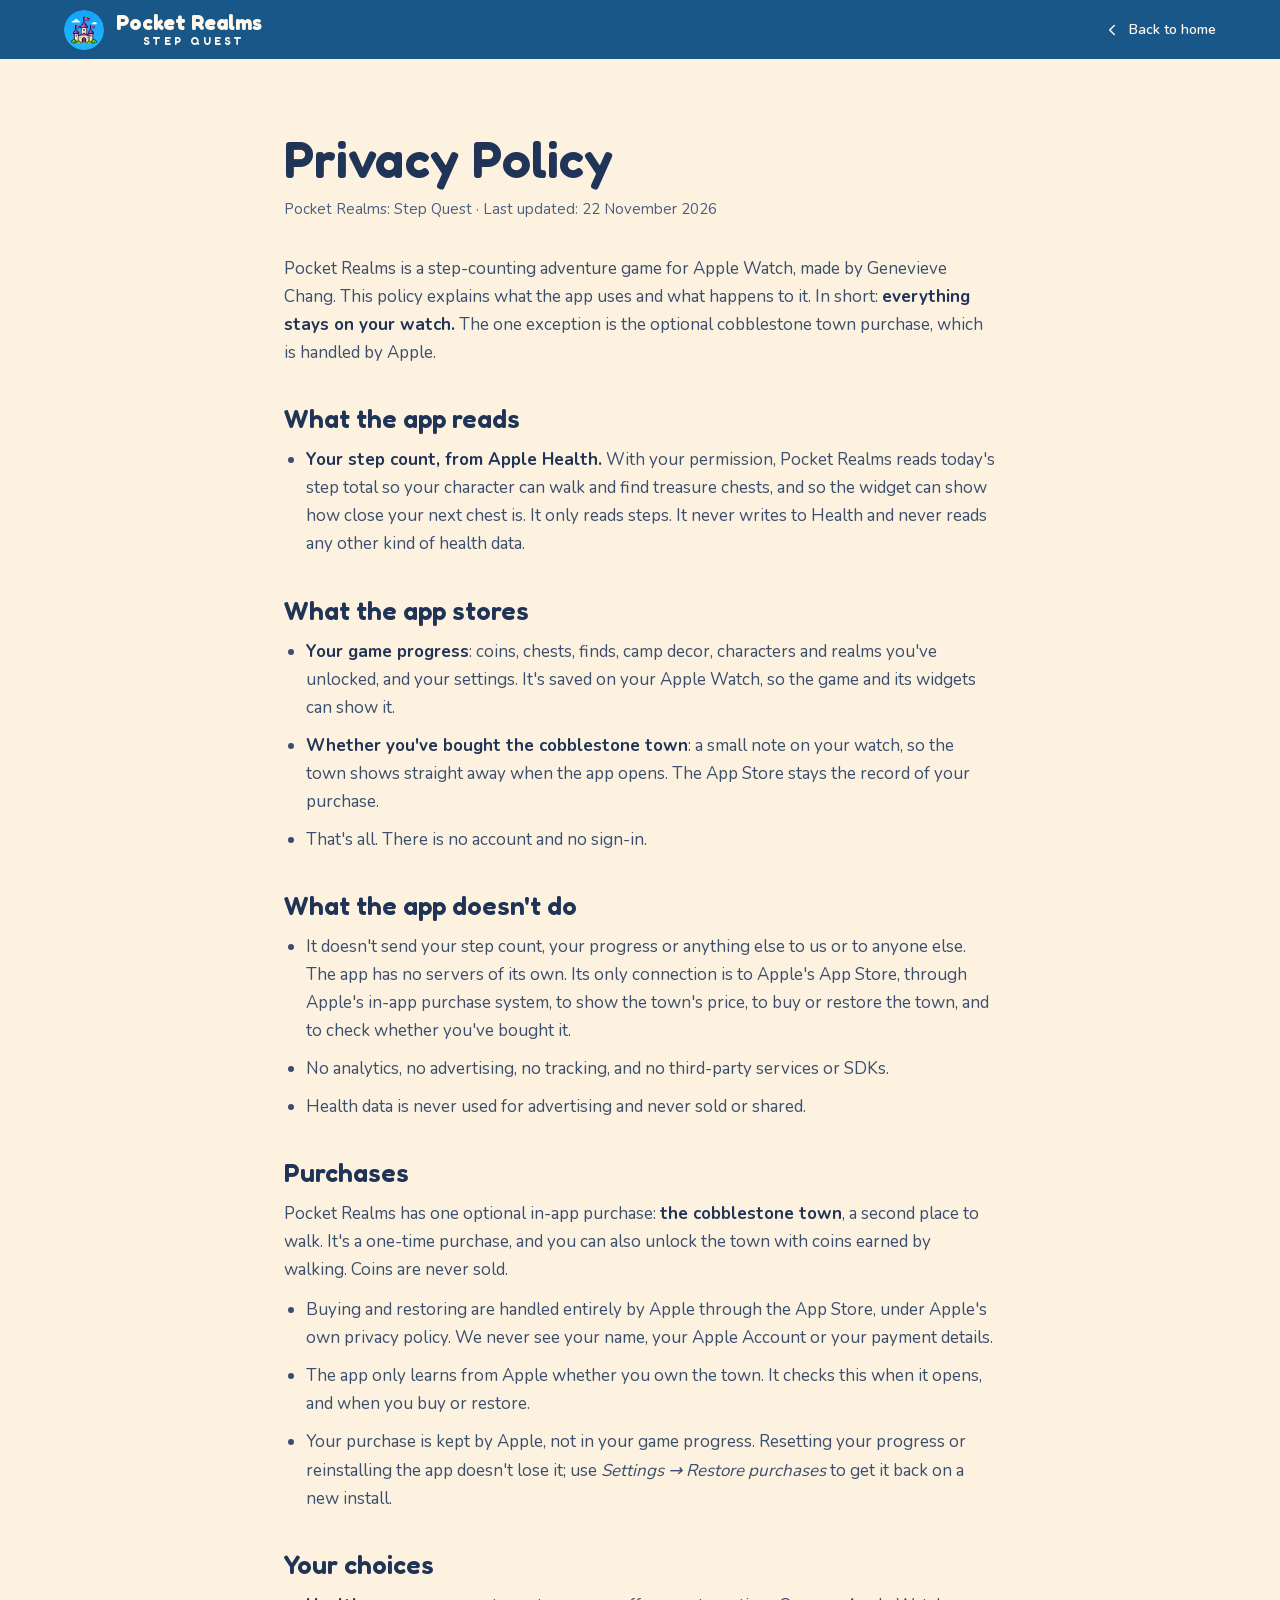
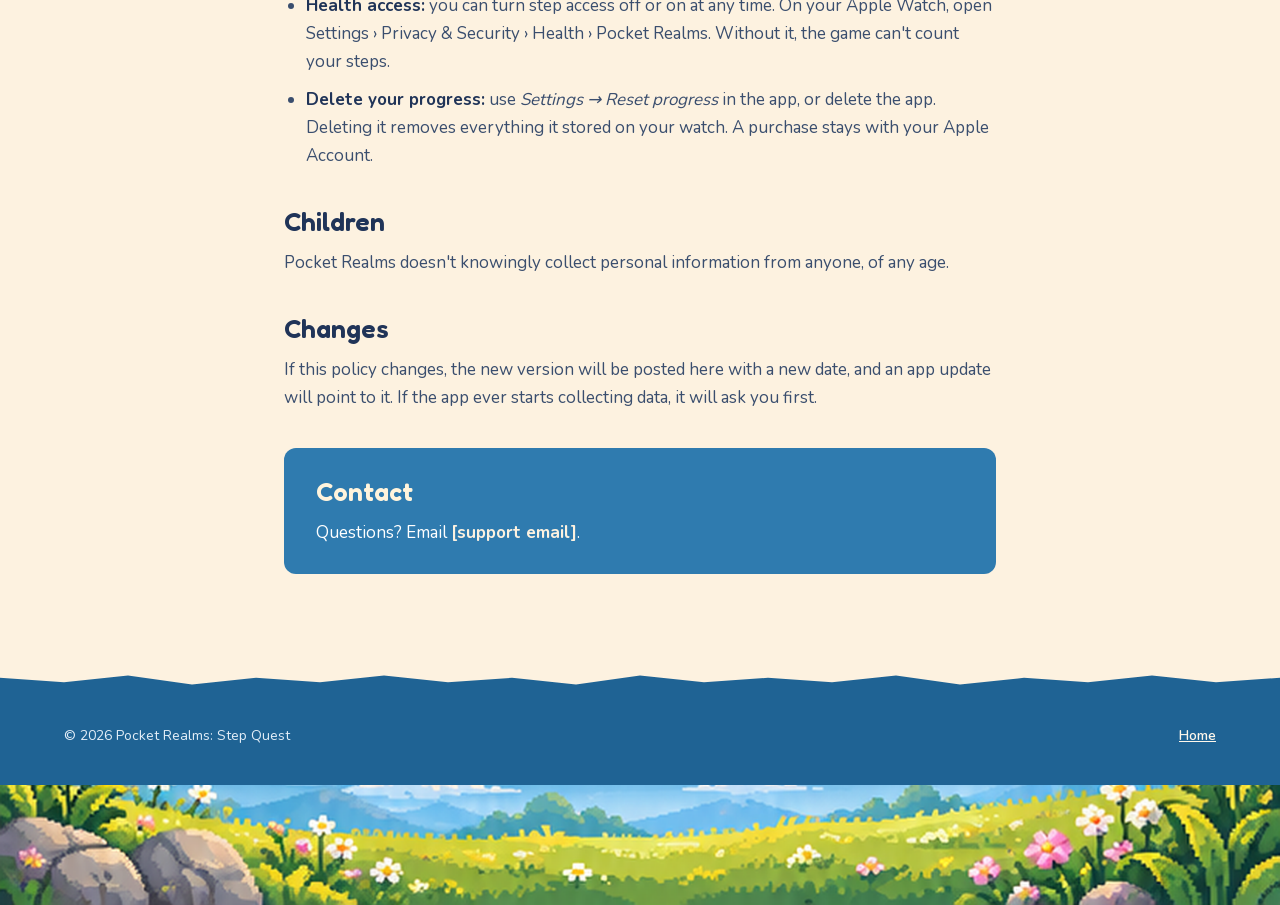
==== privacy/index.html @ 72914210 "Launch site: home and privacy policy Built by website/build.py from the Launch Website design.  Co-A" ====
<!doctype html>
<html lang="en">
<head>
<meta charset="utf-8">
<meta name="viewport" content="width=device-width, initial-scale=1">
<title>Privacy Policy · Pocket Realms: Step Quest</title>
<meta name="description" content="What Pocket Realms reads, stores and never does with your data.">
<meta name="theme-color" content="#1A5789">
<link rel="icon" href="../images/favicon.png">
<link rel="preload" href="../fonts/fredoka-latin.woff2" as="font" type="font/woff2" crossorigin>
<link rel="preload" href="../fonts/nunito-latin.woff2" as="font" type="font/woff2" crossorigin>
<link rel="stylesheet" href="../style.css">
</head>
<body>
<header class="site-header">
<nav aria-label="Main" class="wrap nav">
<a class="brand" href="../index.html">
<img src="../images/icon.png" alt="" width="40" height="40">
<span class="brand-text"><span class="brand-name">Pocket Realms</span><span class="brand-sub">STEP QUEST</span></span>
</a>
<a class="back" href="../index.html"><svg width="18" height="18" viewBox="0 0 24 24" aria-hidden="true" class="back-icon"><path d="M15 18l-6-6 6-6"/></svg>Back to home</a>
</nav>
</header>
<main class="policy">
<div class="policy-title">
<h1>Privacy Policy</h1>
<p class="meta">Pocket Realms: Step Quest · Last updated: 22 November 2026</p>
</div>
<p>Pocket Realms is a step-counting adventure game for Apple Watch, made by Genevieve Chang. This policy explains what the app uses and what happens to it. In short: <strong>everything stays on your watch.</strong> The one exception is the optional cobblestone town purchase, which is handled by Apple.</p>

<section>
<h2>What the app reads</h2>
<ul><li><strong>Your step count, from Apple Health.</strong> With your permission, Pocket Realms reads today's step total so your character can walk and find treasure chests, and so the widget can show how close your next chest is. It only reads steps. It never writes to Health and never reads any other kind of health data.</li></ul>
</section>
<section>
<h2>What the app stores</h2>
<ul><li><strong>Your game progress</strong>: coins, chests, finds, camp decor, characters and realms you've unlocked, and your settings. It's saved on your Apple Watch, so the game and its widgets can show it.</li><li><strong>Whether you've bought the cobblestone town</strong>: a small note on your watch, so the town shows straight away when the app opens. The App Store stays the record of your purchase.</li><li>That's all. There is no account and no sign-in.</li></ul>
</section>
<section>
<h2>What the app doesn't do</h2>
<ul><li>It doesn't send your step count, your progress or anything else to us or to anyone else. The app has no servers of its own. Its only connection is to Apple's App Store, through Apple's in-app purchase system, to show the town's price, to buy or restore the town, and to check whether you've bought it.</li><li>No analytics, no advertising, no tracking, and no third-party services or SDKs.</li><li>Health data is never used for advertising and never sold or shared.</li></ul>
</section>
<section>
<h2>Purchases</h2>
<p>Pocket Realms has one optional in-app purchase: <strong>the cobblestone town</strong>, a second place to walk. It's a one-time purchase, and you can also unlock the town with coins earned by walking. Coins are never sold.</p>
<ul><li>Buying and restoring are handled entirely by Apple through the App Store, under Apple's own privacy policy. We never see your name, your Apple Account or your payment details.</li><li>The app only learns from Apple whether you own the town. It checks this when it opens, and when you buy or restore.</li><li>Your purchase is kept by Apple, not in your game progress. Resetting your progress or reinstalling the app doesn't lose it; use <em>Settings → Restore purchases</em> to get it back on a new install.</li></ul>
</section>
<section>
<h2>Your choices</h2>
<ul><li><strong>Health access:</strong> you can turn step access off or on at any time. On your Apple Watch, open Settings › Privacy &amp; Security › Health › Pocket Realms. Without it, the game can't count your steps.</li><li><strong>Delete your progress:</strong> use <em>Settings → Reset progress</em> in the app, or delete the app. Deleting it removes everything it stored on your watch. A purchase stays with your Apple Account.</li></ul>
</section>
<section>
<h2>Children</h2>
<p>Pocket Realms doesn't knowingly collect personal information from anyone, of any age.</p>
</section>
<section>
<h2>Changes</h2>
<p>If this policy changes, the new version will be posted here with a new date, and an app update will point to it. If the app ever starts collecting data, it will ask you first.</p>
</section>
<section class="contact">
<h2>Contact</h2>
<p>Questions? Email <span class="placeholder">[support email]</span>.</p>
</section>
</main>
<footer class="site-footer">
<svg class="edge" aria-hidden="true" viewBox="0 0 100 10" preserveAspectRatio="none"><polygon points="0,0 100,0 100,4 95,6 90,3 85,6 80,4 75,7 70,3 65,6 60,4 55,6 50,3 45,7 40,4 35,6 30,3 25,6 20,4 15,7 10,3 5,6 0,4"/></svg>
<div class="wrap foot-legal foot-legal-solo">
<span>© 2026 Pocket Realms: Step Quest</span>
<a href="../index.html">Home</a>
</div>
<img class="footer-art" src="../images/footer_art.png" alt="" width="1654" height="268">
</footer>
</body>
</html>
---- style.css ----
/* Pocket Realms: Step Quest launch site. Copied into public/ by website/build.py.
   Colours and sizes follow the "Launch Website" design canvas. */

@font-face { font-family: "Fredoka"; src: url("fonts/fredoka-latin.woff2") format("woff2");
  font-weight: 300 700; font-style: normal; font-display: swap; }
@font-face { font-family: "Nunito"; src: url("fonts/nunito-latin.woff2") format("woff2");
  font-weight: 200 1000; font-style: normal; font-display: swap; }

:root {
  --cream: #FDF2E0;      /* page */
  --cream-light: #FFF8EC; /* text on the dark blues */
  --cream-head: #FFF4DC; /* headings on the band */
  --ink: #203458;        /* headings */
  --ink-title: #1A3F6E;  /* the features title */
  --body: #3A4E6E;       /* body text */
  --meta: #4A5E7E;
  --navy: #1A5789;       /* header */
  --band: #2F7BAF;
  --footer: #1F6394;
  --footer-text: #E3EEF8;
  --footer-rule: #4A85B3;
  --rule: #E7D2B3;
  --gold: #F2C14E;
  --gold-dark: #E0A040;
  --gold-q: #F2B544;
  --tag: #4F7F24;
  --watch: #C6D4E7;
  --crown: #F99C5A;
  --head: "Fredoka", ui-rounded, system-ui, sans-serif;
  --text: "Nunito", system-ui, sans-serif;
}

* { box-sizing: border-box; }
html { scroll-behavior: smooth; }
@media (prefers-reduced-motion: reduce) { html { scroll-behavior: auto; } }
body { margin: 0; background: var(--cream); color: var(--ink); font-family: var(--text); }
img { max-width: 100%; }
a { color: var(--navy); }
a:hover { color: var(--ink); }
.px { image-rendering: pixelated; }
.sr-only { position: absolute; width: 1px; height: 1px; overflow: hidden; clip: rect(0 0 0 0); white-space: nowrap; }
.wrap { max-width: 1200px; margin: 0 auto; padding-left: 24px; padding-right: 24px; }
h1, h2, h3 { font-family: var(--head); font-weight: 600; margin: 0; }
p { margin: 0; }

/* ---------------------------------------------------------------- header */
.site-header { background: var(--navy); }
.nav { padding-top: 8px; padding-bottom: 8px; display: flex; flex-wrap: wrap; align-items: center;
  justify-content: space-between; gap: 12px 24px; }
.brand { display: flex; align-items: center; gap: 12px; text-decoration: none; color: var(--cream-light); }
.brand img { width: 40px; height: 40px; border-radius: 50%; display: block; }
.brand-text { display: flex; flex-direction: column; line-height: 1; }
.brand-name { font-family: var(--head); font-weight: 700; font-size: 21px; color: var(--cream-light); }
.brand-sub { font-family: var(--head); font-weight: 600; font-size: 11px; letter-spacing: 3px;
  color: var(--cream-light); padding-top: 3px; padding-left: 27px; }
.nav-links { display: flex; flex-wrap: wrap; align-items: center; gap: 4px 28px; font-size: 14px; font-weight: 600; }
.nav-links a, .back { color: var(--cream-light); text-decoration: none; padding: 12px 0; }
.nav-links a:hover, .back:hover { color: var(--cream-light); text-decoration: underline; text-underline-offset: 4px; }
.back { display: inline-flex; align-items: center; gap: 8px; font-size: 14px; font-weight: 600; }
.back-icon { fill: none; stroke: currentColor; stroke-width: 2; stroke-linecap: round; stroke-linejoin: round; }

/* ---------------------------------------------------------------- hero */
.hero { position: relative; }
.hero img { display: block; width: 100%; height: clamp(220px, 24vw, 460px); object-fit: cover; object-position: center 20%; }

.tagline { padding: 28px 24px 0; text-align: center; font-family: var(--head); font-weight: 600;
  font-size: clamp(20px, 2.2vw, 26px); line-height: 1.3; color: var(--ink-title); }

/* ---------------------------------------------------------------- how it works */
.steps { padding-top: 32px; padding-bottom: 56px; }
.steps ol { list-style: none; margin: 0; padding: 0; display: grid;
  grid-template-columns: repeat(auto-fit, minmax(220px, 1fr)); gap: 32px 0; align-items: stretch; }
.steps li { display: flex; flex-direction: column; align-items: center; text-align: center; gap: 10px; padding: 0 20px; }
.steps li + li { border-left: 2px solid var(--rule); }
.steps h2 { font-size: 22px; color: var(--ink); }
.steps p { font-size: 15px; line-height: 1.5; color: var(--body); max-width: 240px; }
.step-art { height: 52px; display: flex; align-items: flex-end; justify-content: center; }
.step-art img { display: block; width: auto; }
.step-art img[src$="step_walk.png"] { height: 46px; }
.step-art img[src$="step_chest.svg"] { height: 42px; }
.step-art img[src$="step_discover.png"] { height: 44px; }
.heroes { gap: 6px; }
.heroes img { height: 48px; }
.locked { position: relative; display: block; }
.locked span { position: absolute; left: 50%; top: 44%; transform: translate(-50%, -50%);
  font-family: var(--head); font-weight: 700; font-size: 21px; color: var(--gold-q); line-height: 1; }
/* Stacked (or two-up) on narrow screens: the divider lines only make sense in one row. */
@media (max-width: 999px) { .steps li + li { border-left: 0; } }

/* ---------------------------------------------------------------- watch frame */
.watch { position: relative; flex: 0 0 auto; width: 236px; background: var(--watch); border-radius: 60px;
  padding: 13px; box-shadow: 0 16px 28px rgba(10, 40, 70, 0.35); }
.watch-crown { position: absolute; right: -9px; top: 72px; width: 11px; height: 40px; background: var(--crown); border-radius: 5px; }
.watch-bezel { background: #000; border-radius: 47px; padding: 11px; overflow: hidden; }
.watch-bezel img { display: block; width: 100%; height: auto; aspect-ratio: 416 / 496; object-fit: cover; border-radius: 36px; }
.watch-sm { width: 224px; border-radius: 56px; padding: 12px; box-shadow: 0 12px 22px rgba(32, 52, 88, 0.20); }
.watch-sm .watch-crown { right: -8px; top: 66px; width: 10px; height: 38px; }
.watch-sm .watch-bezel { border-radius: 44px; padding: 10px; }
.watch-sm .watch-bezel img { border-radius: 34px; }

/* ---------------------------------------------------------------- blue band */
.band { position: relative; background: var(--band); color: #fff; }
.edge { position: absolute; left: 0; top: -1px; width: 100%; height: 22px; display: block; fill: var(--cream); }
.edge-band { height: 24px; }
.edge-hero { top: auto; bottom: -1px; }
.band-inner { padding-top: 56px; padding-bottom: 16px; display: flex; flex-wrap: wrap; align-items: center;
  justify-content: center; gap: 40px; }
.band-art { flex: 0 1 220px; width: 220px; height: auto; display: block;
  -webkit-mask-image: radial-gradient(ellipse at center, #000 58%, transparent 76%);
  mask-image: radial-gradient(ellipse at center, #000 58%, transparent 76%); }
.band-text { flex: 999 1 380px; min-width: 0; display: flex; flex-direction: column; gap: 16px; }
.band-text h2 { font-size: clamp(26px, 2.8vw, 34px); line-height: 1.12; color: var(--cream-head); }
.band-text p { font-size: 16px; line-height: 1.6; color: #fff; max-width: 520px; }
.band-bottom { display: block; width: 100%; height: 56px; object-fit: cover; object-position: center bottom; }

/* ---------------------------------------------------------------- features */
.features { padding-top: 48px; padding-bottom: 80px; display: flex; flex-direction: column; align-items: center; gap: 14px; }
.section-title { display: flex; align-items: center; justify-content: center; gap: 14px; max-width: 100%; }
.section-title h2 { font-weight: 700; font-size: clamp(26px, 2.8vw, 34px); color: var(--ink-title); text-align: center; min-width: 0; }
.divider { flex: 0 1 64px; min-width: 24px; }
.d-line { stroke: var(--gold-dark); stroke-width: 2; fill: none; }
.d-gem { fill: var(--gold); stroke: var(--gold-dark); stroke-width: 1.5; }
.lede { margin-bottom: 28px; font-size: 15px; line-height: 1.55; color: var(--body); text-align: center; max-width: 600px; width: 100%; }
.feature-grid { width: 100%; display: grid; grid-template-columns: repeat(auto-fit, minmax(300px, 1fr)); gap: 56px 32px; }
@media (max-width: 380px) { .feature-grid { grid-template-columns: 1fr; } }
.feature { display: flex; flex-direction: column; align-items: center; text-align: center; gap: 18px; }
.feature-text { display: flex; flex-direction: column; align-items: center; gap: 8px; max-width: 320px; }
.tag { font-size: 11px; font-weight: 700; letter-spacing: 1.2px; color: #fff; background: var(--tag); padding: 3px 12px; border-radius: 6px; }
.feature h3 { font-size: 21px; color: var(--ink); }
.feature p { font-size: 15px; line-height: 1.55; color: var(--body); }

/* ---------------------------------------------------------------- footer */
.site-footer { position: relative; background: var(--footer); color: var(--cream-light); }
.foot-grid { padding-top: 48px; padding-bottom: 28px; display: grid; grid-template-columns: repeat(auto-fit, minmax(260px, 1fr)); gap: 32px; }
.foot-item { display: flex; gap: 16px; align-items: flex-start; }
.foot-item > div { display: flex; flex-direction: column; gap: 8px; }
.foot-item h2 { font-size: 18px; }
.foot-item p { font-size: 14px; line-height: 1.5; color: var(--footer-text); }
.foot-icon { flex: none; fill: none; stroke: var(--gold); stroke-width: 1.8; stroke-linecap: round; stroke-linejoin: round; }
.site-footer a { color: var(--cream-light); font-weight: 700; }
.site-footer a:hover { color: #fff; }
.foot-link { font-size: 14px; padding: 8px 0; }
.placeholder { font-weight: 700; color: var(--cream-light); }
.foot-brand { display: flex; flex-direction: column; align-items: center; justify-content: center; gap: 6px; }
.foot-brand img { width: 60px; height: 60px; border-radius: 50%; display: block; margin-bottom: 6px; }
.foot-brand .brand-name { font-size: 22px; line-height: 1; }
.foot-brand .brand-sub { font-size: 11px; padding: 0; }
.foot-legal { padding-top: 18px; padding-bottom: 26px; border-top: 1px solid var(--footer-rule); font-size: 12px;
  color: var(--footer-text); display: flex; flex-wrap: wrap; justify-content: space-between; align-items: center; gap: 8px; }
.foot-legal-solo { border-top: 0; padding-top: 44px; padding-bottom: 28px; font-size: 14px; }
.foot-legal-solo a { font-weight: 600; padding: 12px 0; }
.footer-art { display: block; width: 100%; height: 120px; object-fit: cover; object-position: center bottom; }

/* ---------------------------------------------------------------- privacy policy */
.policy { max-width: 760px; margin: 0 auto; padding: 72px 24px 96px; display: flex; flex-direction: column; gap: 36px; }
.policy-title { display: flex; flex-direction: column; gap: 12px; }
.policy h1 { font-size: clamp(38px, 5vw, 52px); line-height: 1.08; }
.policy .meta { font-size: 15px; color: var(--meta); }
.policy > p, .policy section p, .policy li { font-size: 17px; line-height: 1.65; color: var(--body); }
.policy > p strong { color: var(--ink); }
.policy section { display: flex; flex-direction: column; gap: 12px; }
.policy h2 { font-size: 26px; }
.policy ul { margin: 0; padding-left: 22px; display: flex; flex-direction: column; gap: 10px; }
.policy strong { color: var(--ink); }
.policy .contact { align-items: flex-start; background: var(--band); border-radius: 12px; padding: 28px 32px; }
.policy .contact h2 { color: var(--cream-head); }
.policy .contact p { color: #fff; line-height: 1.6; }
.policy .contact a, .policy .contact .placeholder { color: var(--cream); font-weight: 700; }
.not-found p { font-size: 17px; line-height: 1.65; color: var(--body); }
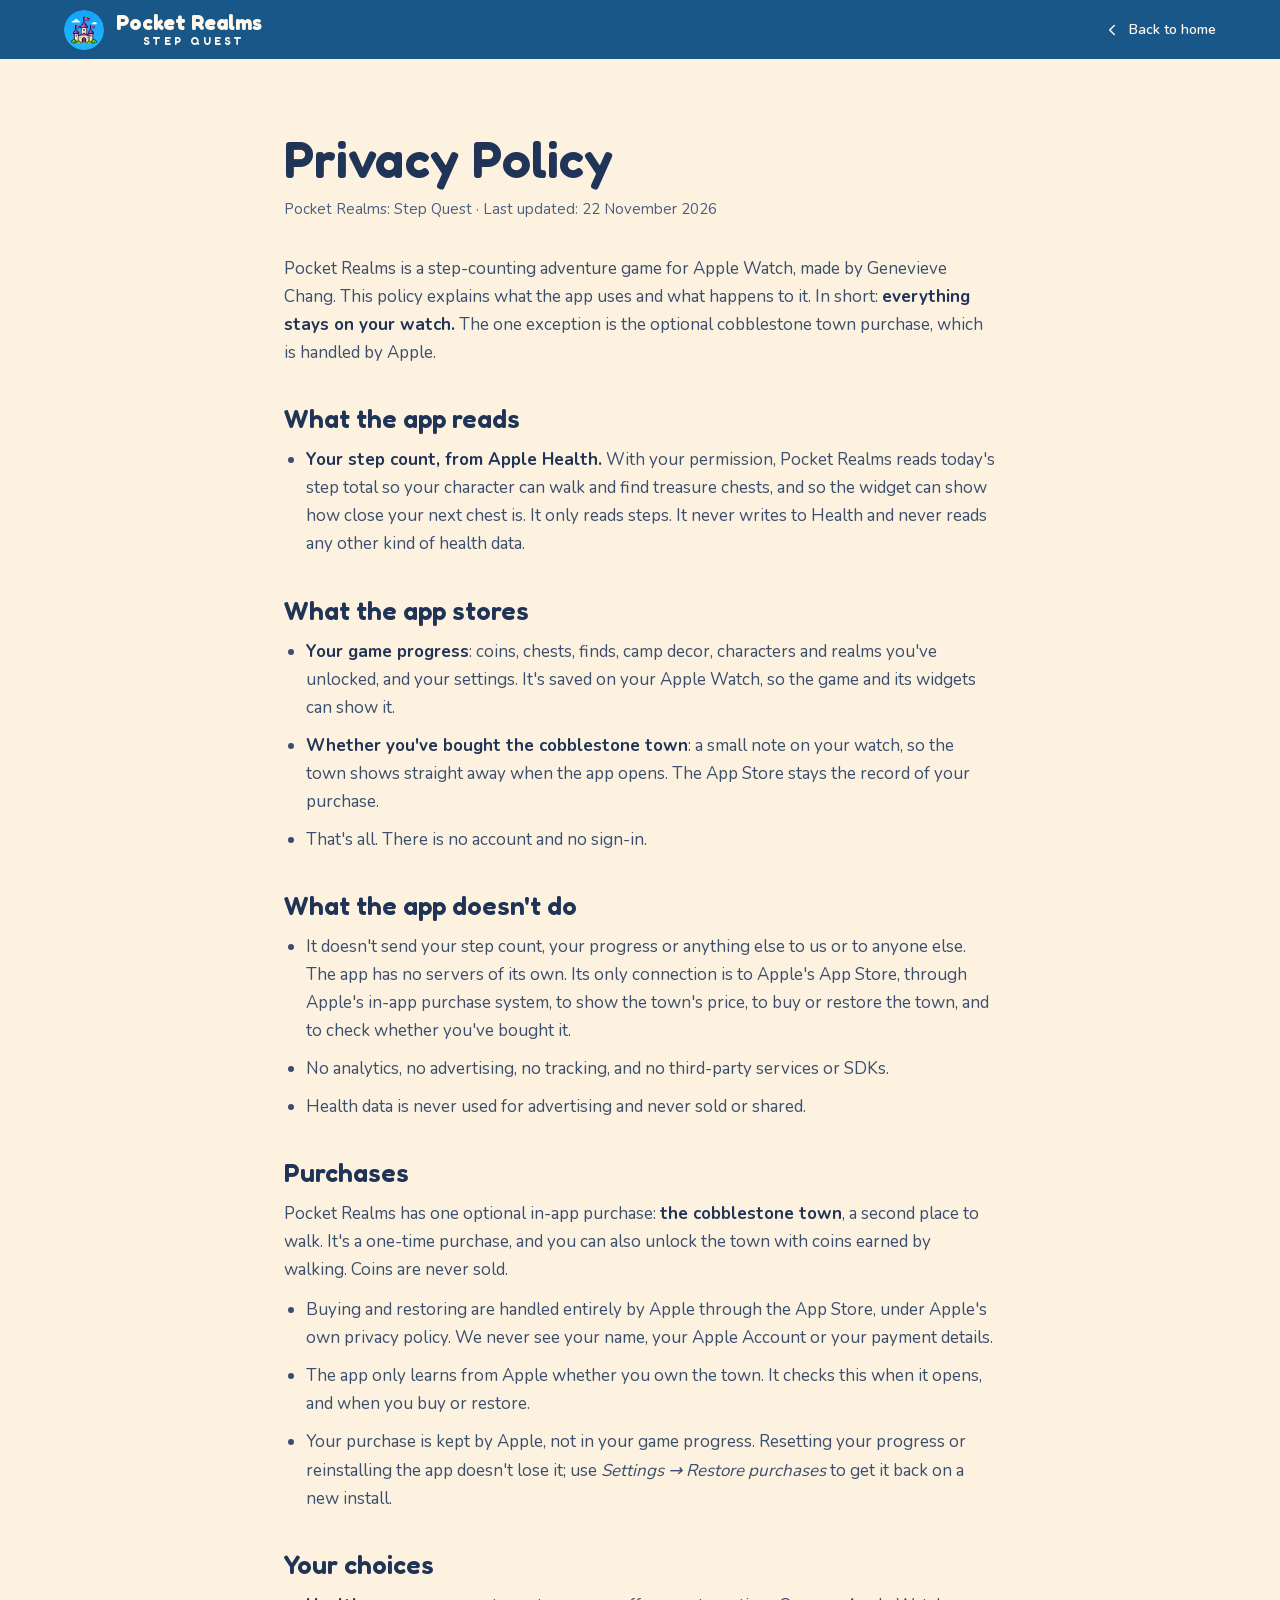
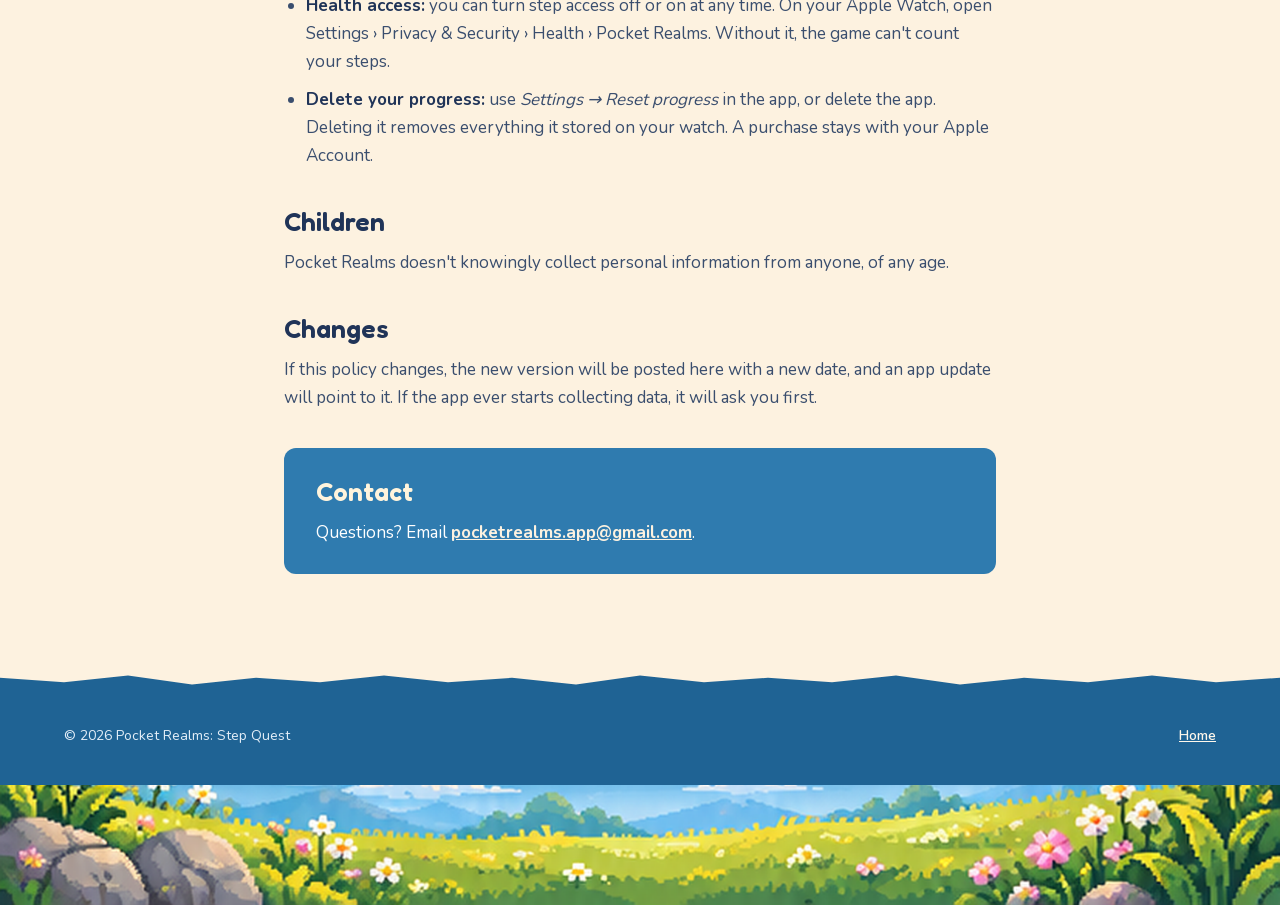
==== commit c0050a7d: "Add support page and support email Co-Authored-By: Claude Opus 5.5 <noreply@anthropic.com> Claude-Se" ====
--- a/privacy/index.html
+++ b/privacy/index.html
@@ -59,7 +59,7 @@
 </section>
 <section class="contact">
 <h2>Contact</h2>
-<p>Questions? Email <span class="placeholder">[support email]</span>.</p>
+<p>Questions? Email <a href="mailto:pocketrealms.app@gmail.com">pocketrealms.app@gmail.com</a>.</p>
 </section>
 </main>
 <footer class="site-footer">
--- a/style.css
+++ b/style.css
@@ -65,6 +65,12 @@
 
 .tagline { padding: 28px 24px 0; text-align: center; font-family: var(--head); font-weight: 600;
   font-size: clamp(20px, 2.2vw, 26px); line-height: 1.3; color: var(--ink-title); }
+
+.soon { padding: 14px 24px 0; text-align: center; }
+.soon-pill { display: inline-flex; align-items: center; gap: 8px; background: var(--navy); color: var(--cream-light);
+  font-family: var(--head); font-weight: 600; font-size: 15px; letter-spacing: 0.3px; padding: 8px 18px 8px 14px;
+  border-radius: 999px; box-shadow: 3px 3px 0 var(--gold); }
+.soon-icon { flex: none; fill: none; stroke: var(--gold); stroke-width: 1.8; stroke-linecap: round; stroke-linejoin: round; }
 
 /* ---------------------------------------------------------------- how it works */
 .steps { padding-top: 32px; padding-bottom: 56px; }
@@ -166,4 +172,5 @@
 .policy .contact h2 { color: var(--cream-head); }
 .policy .contact p { color: #fff; line-height: 1.6; }
 .policy .contact a, .policy .contact .placeholder { color: var(--cream); font-weight: 700; }
+.foot-links { display: inline-flex; gap: 24px; }
 .not-found p { font-size: 17px; line-height: 1.65; color: var(--body); }
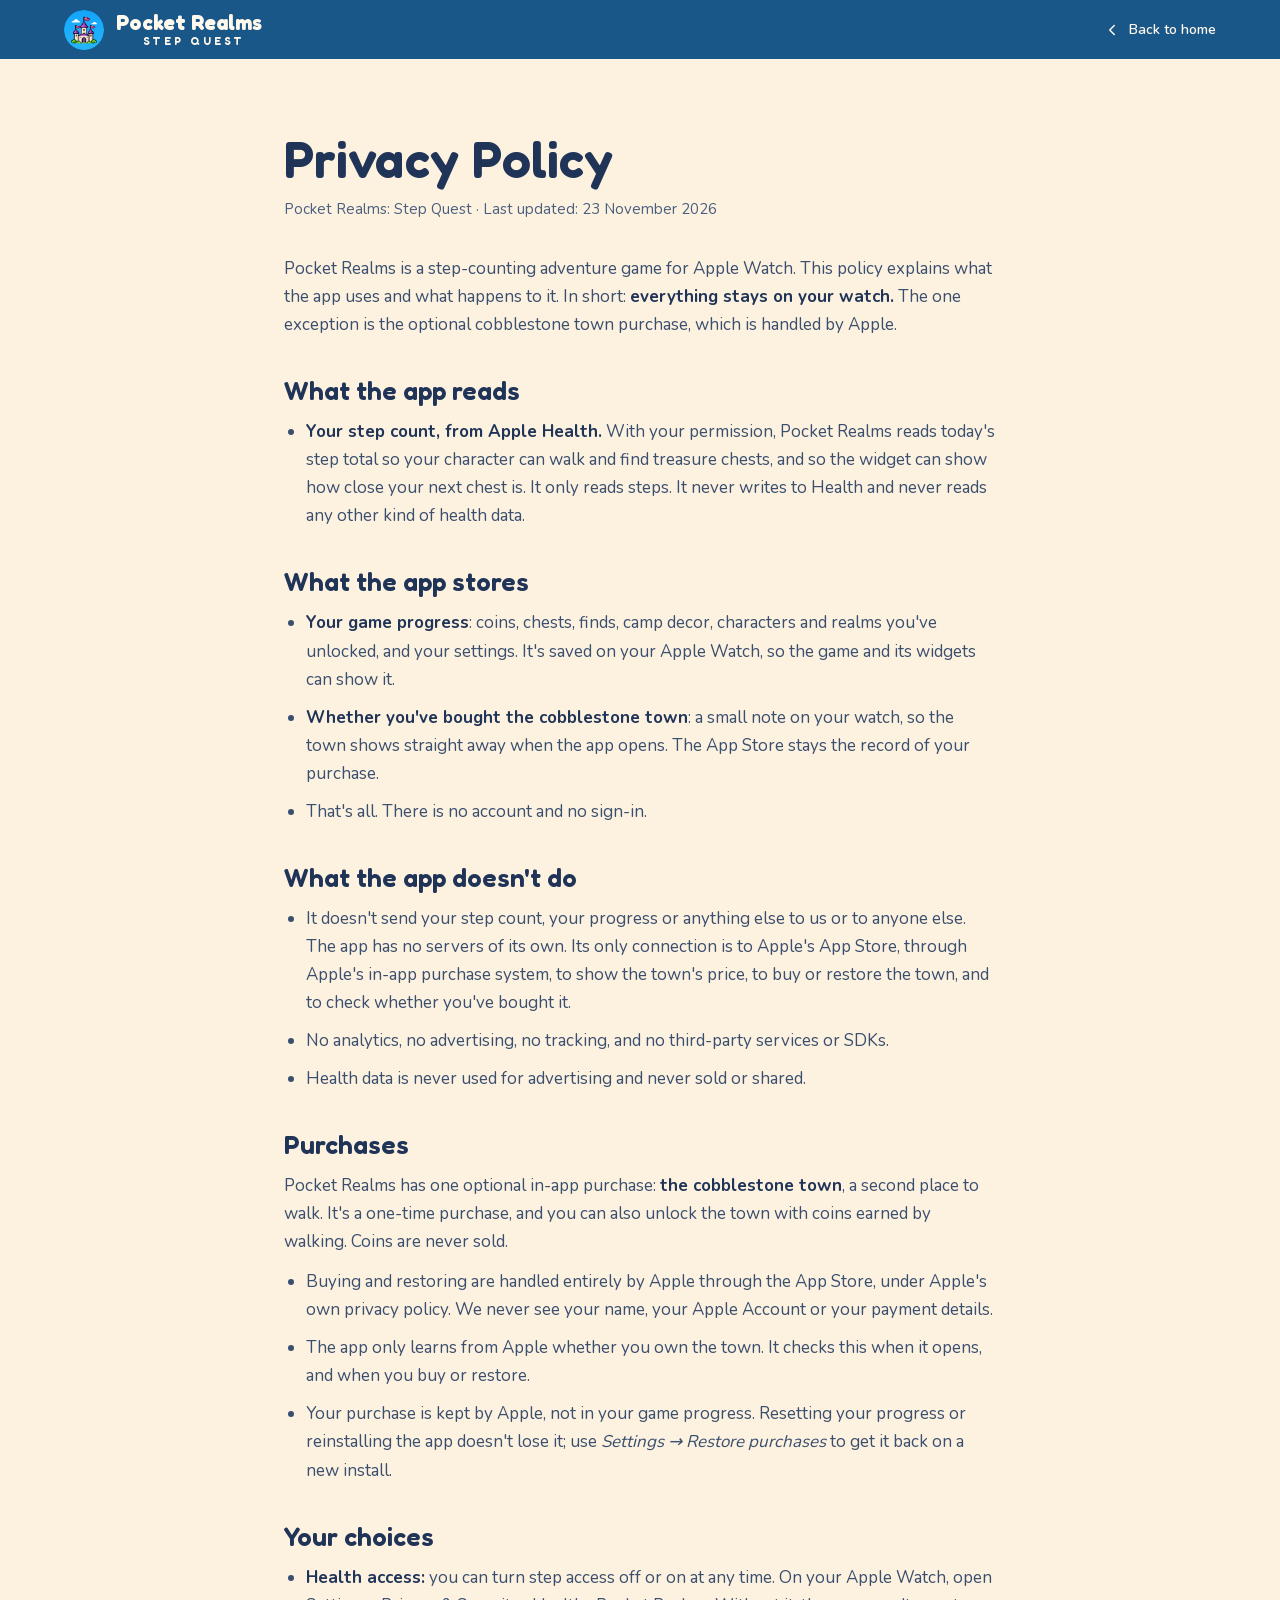
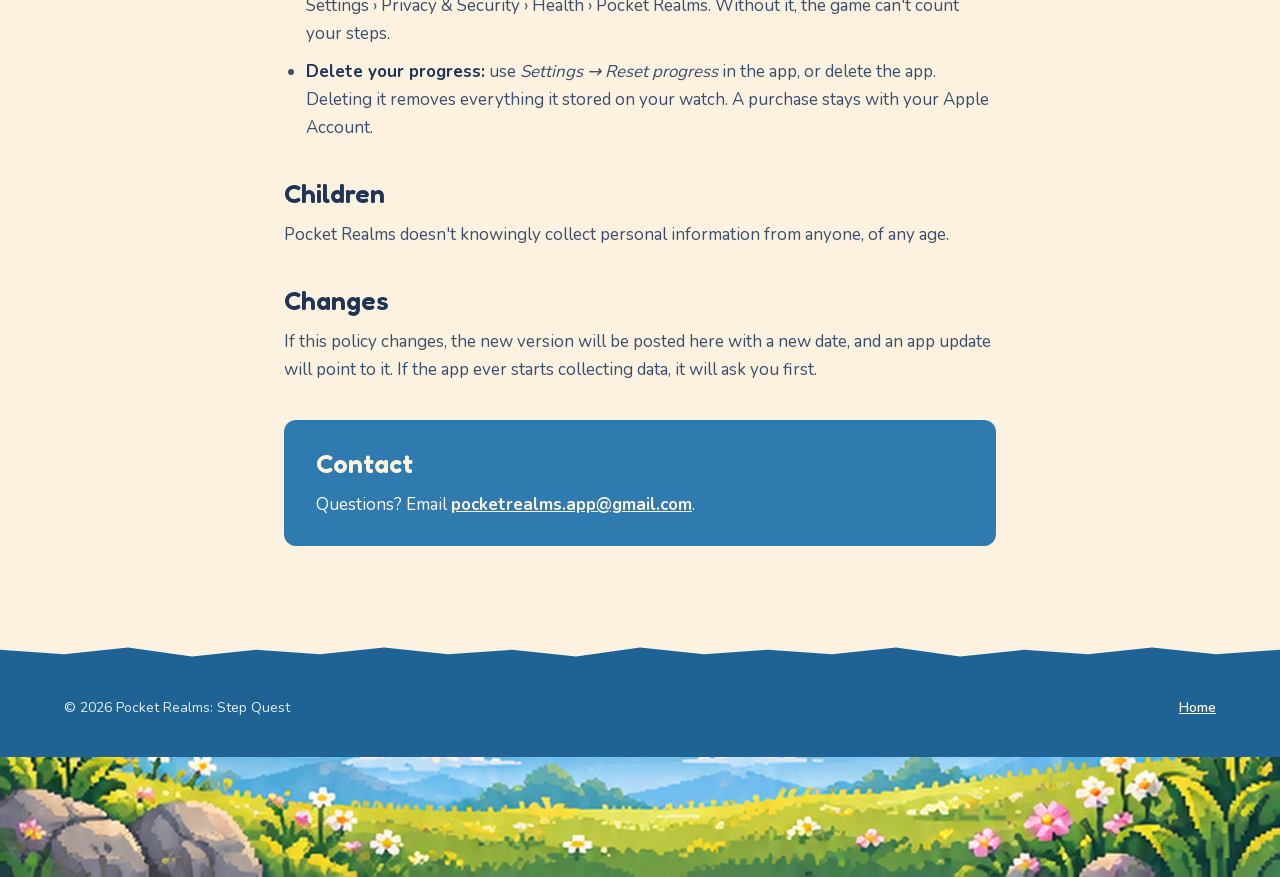
==== commit 1d4bb28c: "Privacy policy: drop the maker's name Co-Authored-By: Claude Opus 5.5 <noreply@anthropic.com> Claude" ====
--- a/privacy/index.html
+++ b/privacy/index.html
@@ -24,9 +24,9 @@
 <main class="policy">
 <div class="policy-title">
 <h1>Privacy Policy</h1>
-<p class="meta">Pocket Realms: Step Quest · Last updated: 22 November 2026</p>
+<p class="meta">Pocket Realms: Step Quest · Last updated: 23 November 2026</p>
 </div>
-<p>Pocket Realms is a step-counting adventure game for Apple Watch, made by Genevieve Chang. This policy explains what the app uses and what happens to it. In short: <strong>everything stays on your watch.</strong> The one exception is the optional cobblestone town purchase, which is handled by Apple.</p>
+<p>Pocket Realms is a step-counting adventure game for Apple Watch. This policy explains what the app uses and what happens to it. In short: <strong>everything stays on your watch.</strong> The one exception is the optional cobblestone town purchase, which is handled by Apple.</p>
 
 <section>
 <h2>What the app reads</h2>
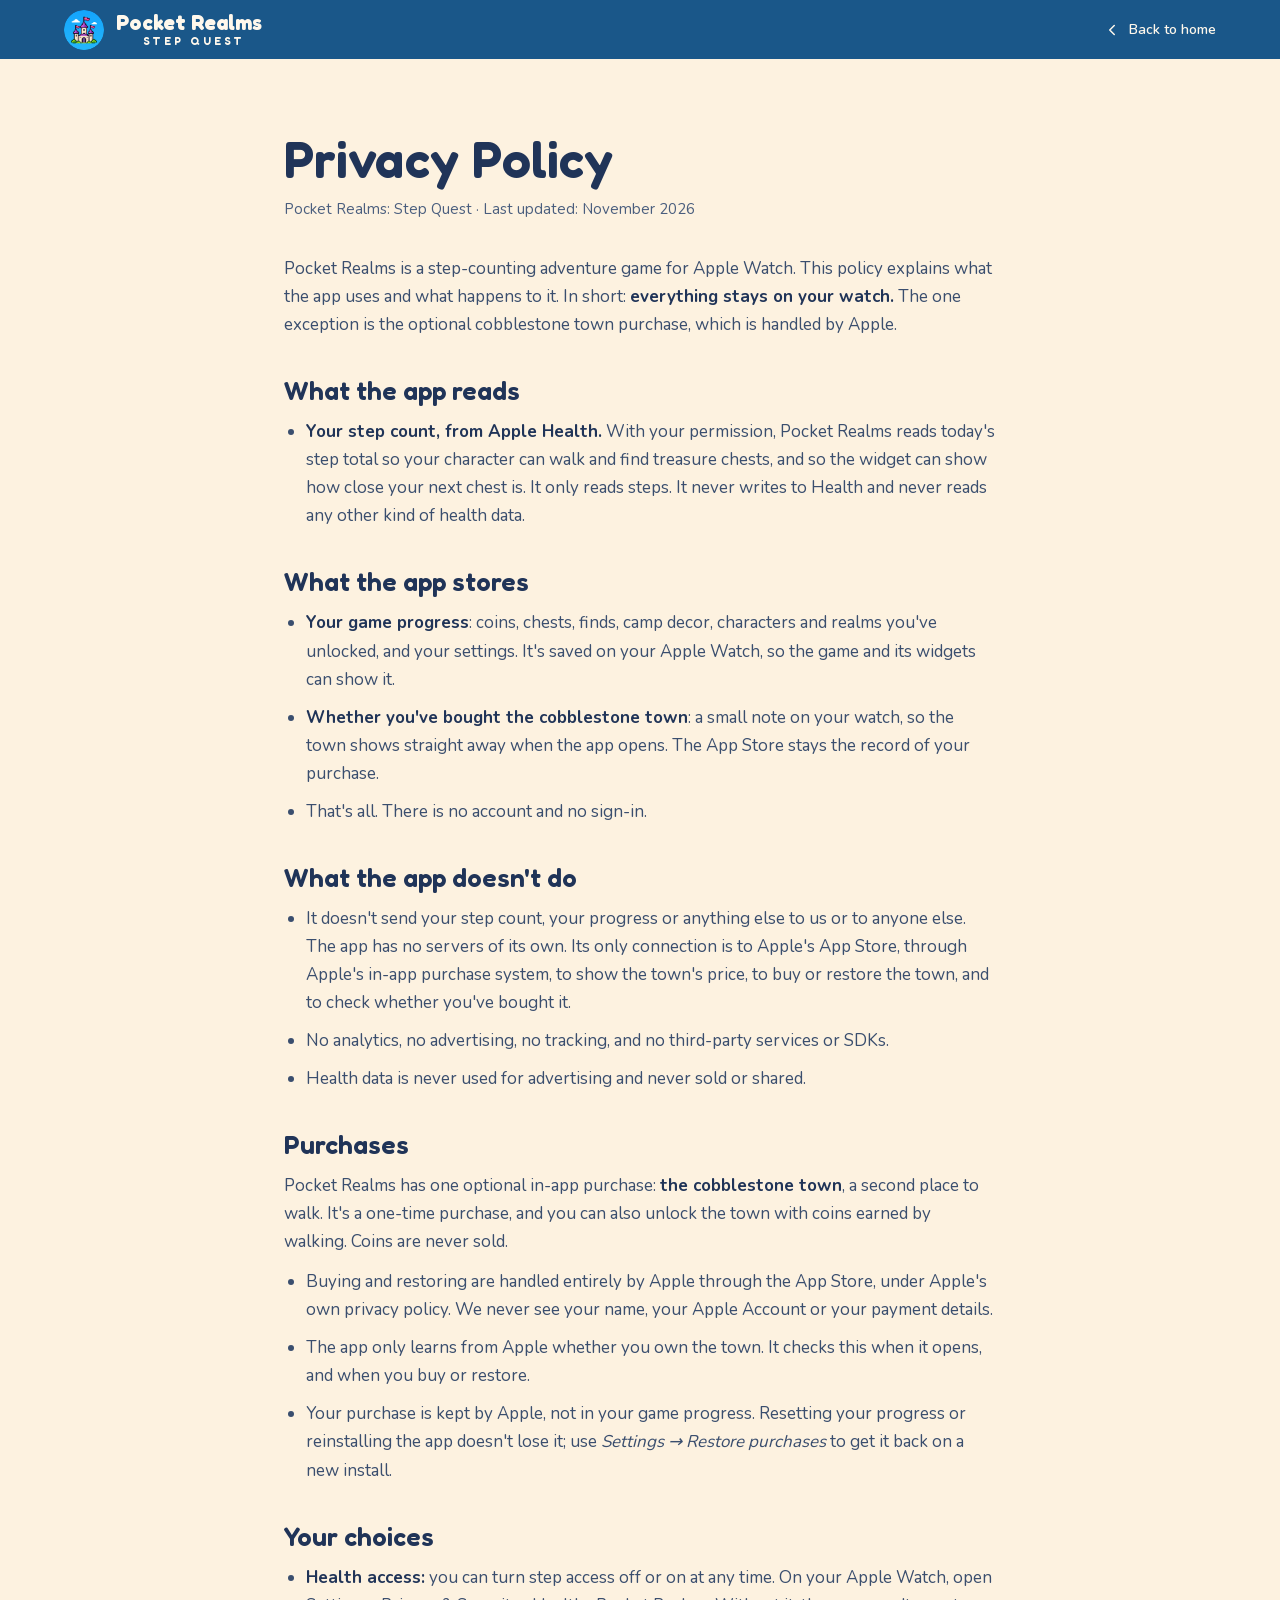
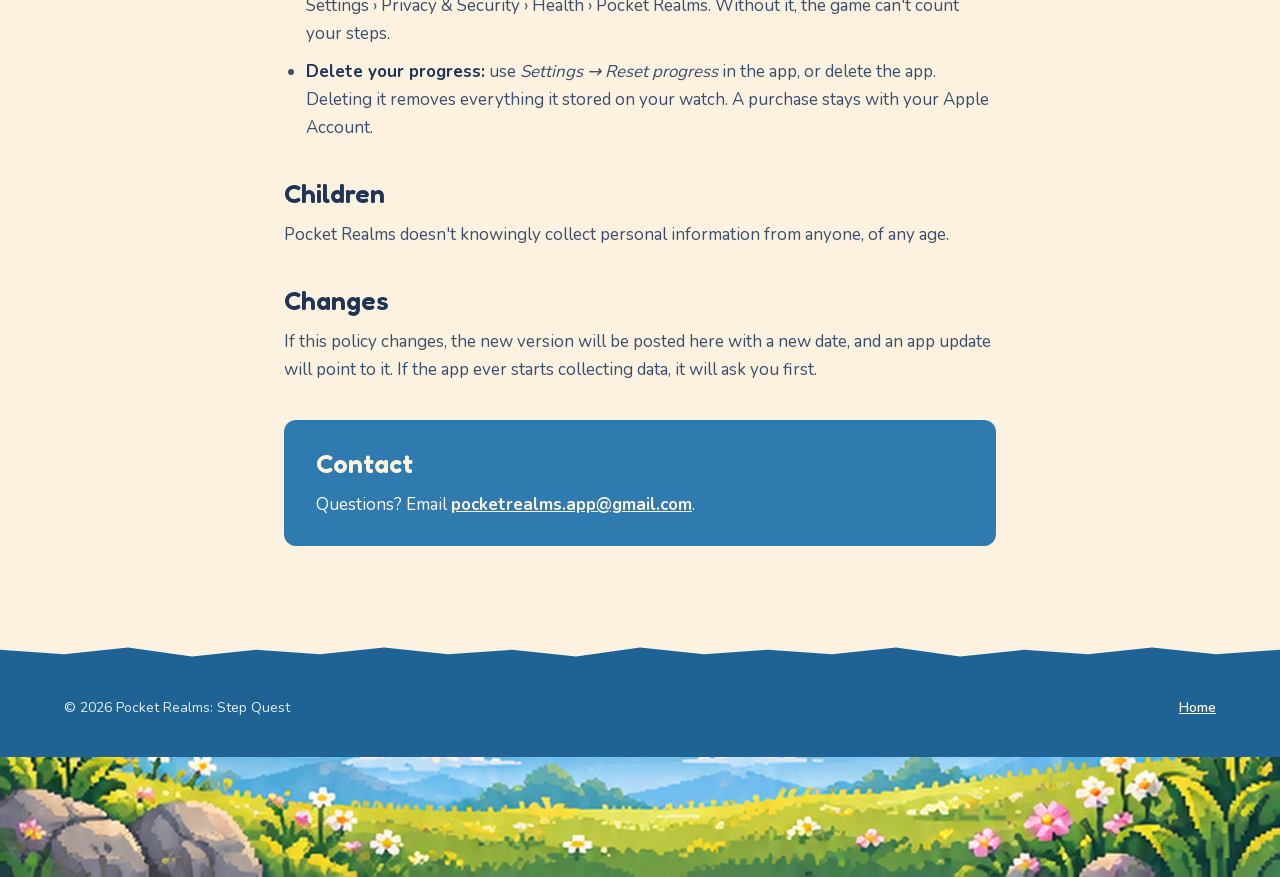
==== commit c6af4c91: "Privacy policy dated by month (November 2026)" ====
--- a/privacy/index.html
+++ b/privacy/index.html
@@ -24,7 +24,7 @@
 <main class="policy">
 <div class="policy-title">
 <h1>Privacy Policy</h1>
-<p class="meta">Pocket Realms: Step Quest · Last updated: 23 November 2026</p>
+<p class="meta">Pocket Realms: Step Quest · Last updated: November 2026</p>
 </div>
 <p>Pocket Realms is a step-counting adventure game for Apple Watch. This policy explains what the app uses and what happens to it. In short: <strong>everything stays on your watch.</strong> The one exception is the optional cobblestone town purchase, which is handled by Apple.</p>
 
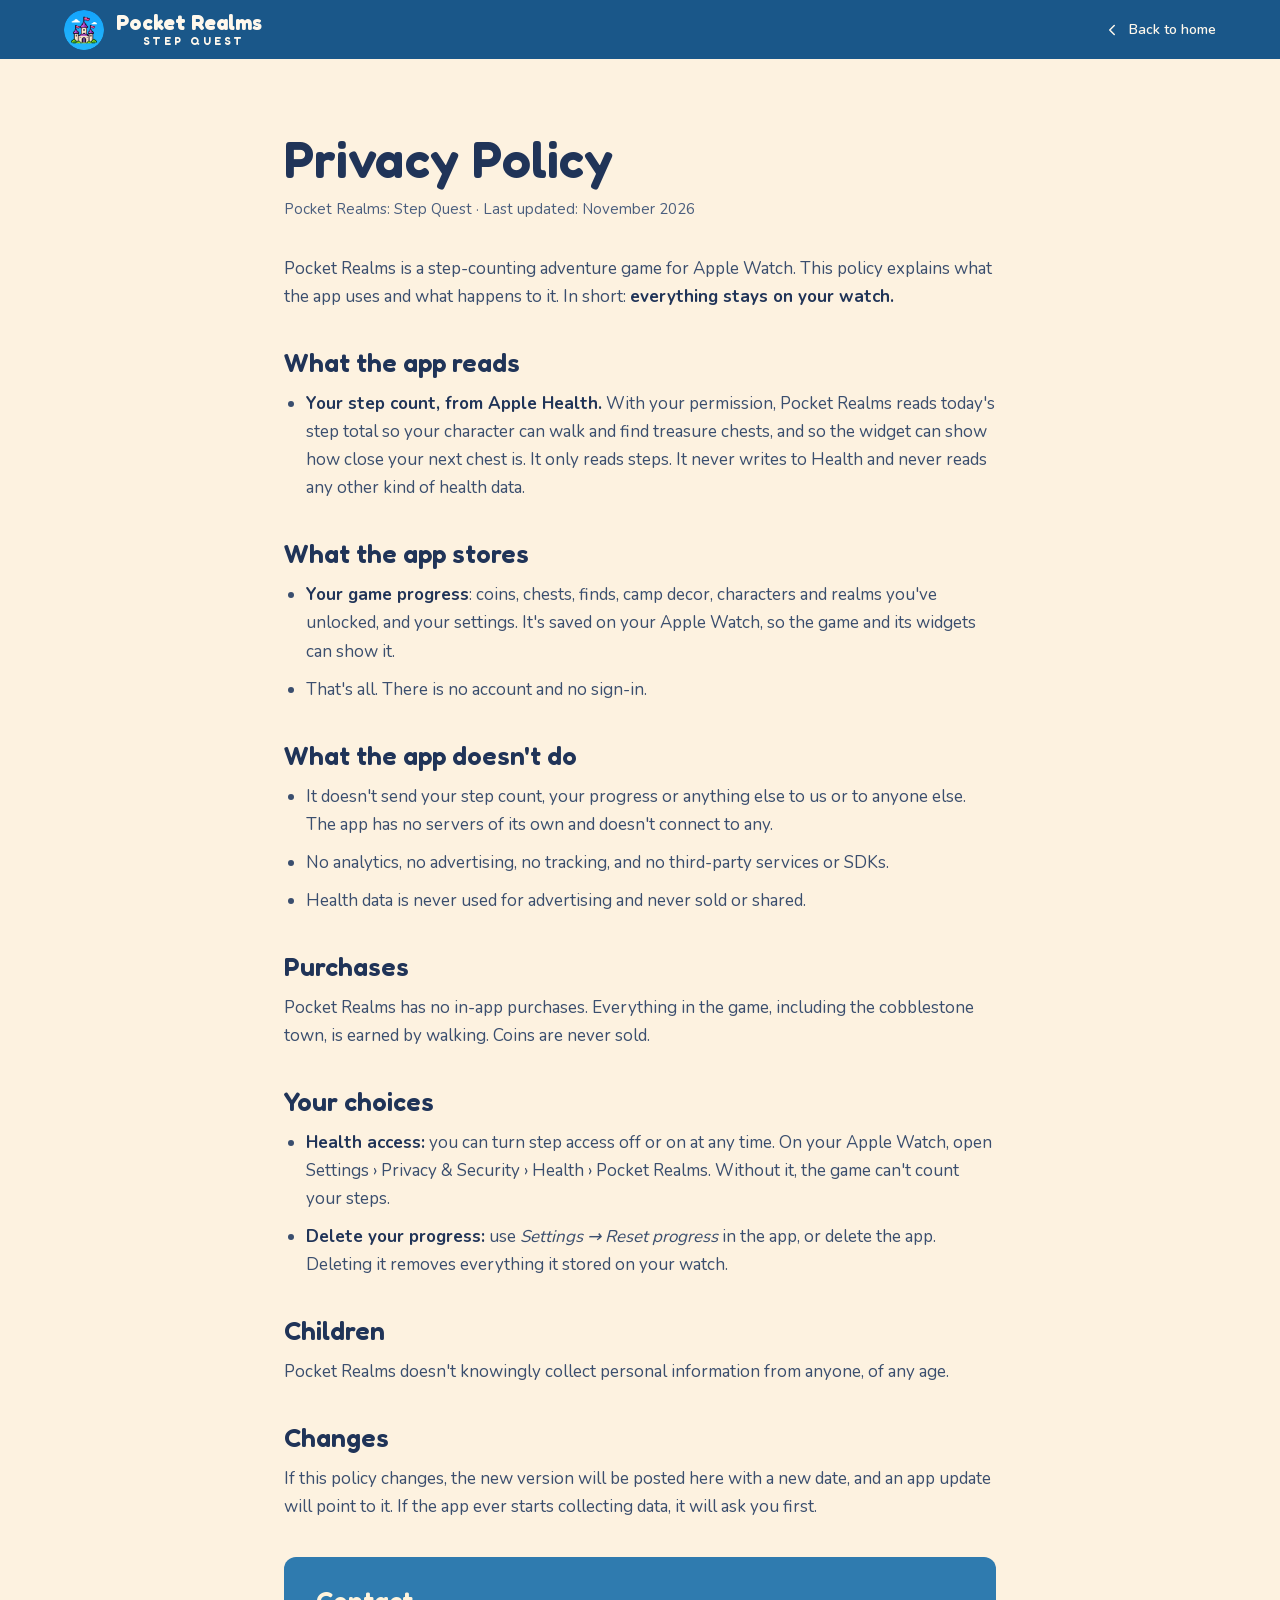
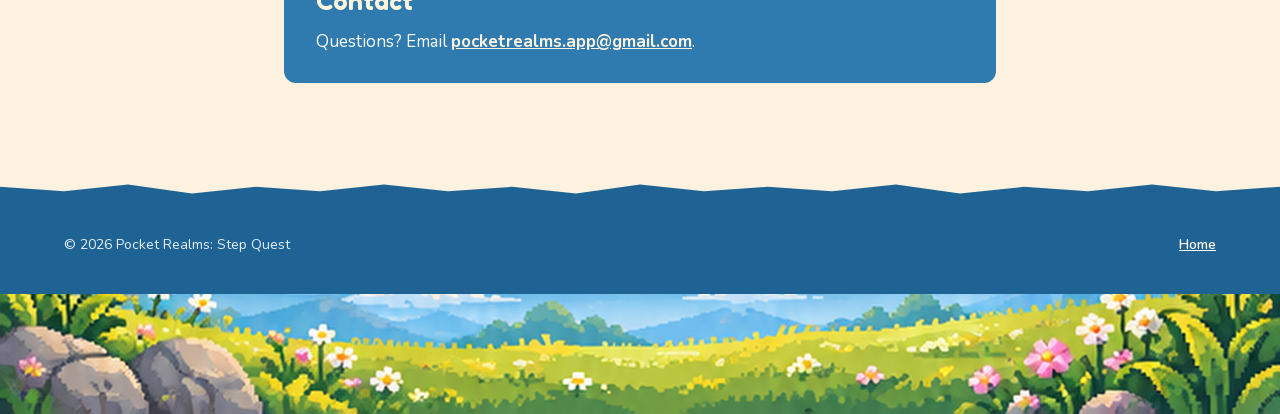
==== commit 6ad5d367: "Remove the town purchase from the privacy policy and support page (1.0 ships without it) Co-Authored" ====
--- a/privacy/index.html
+++ b/privacy/index.html
@@ -26,7 +26,7 @@
 <h1>Privacy Policy</h1>
 <p class="meta">Pocket Realms: Step Quest · Last updated: November 2026</p>
 </div>
-<p>Pocket Realms is a step-counting adventure game for Apple Watch. This policy explains what the app uses and what happens to it. In short: <strong>everything stays on your watch.</strong> The one exception is the optional cobblestone town purchase, which is handled by Apple.</p>
+<p>Pocket Realms is a step-counting adventure game for Apple Watch. This policy explains what the app uses and what happens to it. In short: <strong>everything stays on your watch.</strong></p>
 
 <section>
 <h2>What the app reads</h2>
@@ -34,20 +34,19 @@
 </section>
 <section>
 <h2>What the app stores</h2>
-<ul><li><strong>Your game progress</strong>: coins, chests, finds, camp decor, characters and realms you've unlocked, and your settings. It's saved on your Apple Watch, so the game and its widgets can show it.</li><li><strong>Whether you've bought the cobblestone town</strong>: a small note on your watch, so the town shows straight away when the app opens. The App Store stays the record of your purchase.</li><li>That's all. There is no account and no sign-in.</li></ul>
+<ul><li><strong>Your game progress</strong>: coins, chests, finds, camp decor, characters and realms you've unlocked, and your settings. It's saved on your Apple Watch, so the game and its widgets can show it.</li><li>That's all. There is no account and no sign-in.</li></ul>
 </section>
 <section>
 <h2>What the app doesn't do</h2>
-<ul><li>It doesn't send your step count, your progress or anything else to us or to anyone else. The app has no servers of its own. Its only connection is to Apple's App Store, through Apple's in-app purchase system, to show the town's price, to buy or restore the town, and to check whether you've bought it.</li><li>No analytics, no advertising, no tracking, and no third-party services or SDKs.</li><li>Health data is never used for advertising and never sold or shared.</li></ul>
+<ul><li>It doesn't send your step count, your progress or anything else to us or to anyone else. The app has no servers of its own and doesn't connect to any.</li><li>No analytics, no advertising, no tracking, and no third-party services or SDKs.</li><li>Health data is never used for advertising and never sold or shared.</li></ul>
 </section>
 <section>
 <h2>Purchases</h2>
-<p>Pocket Realms has one optional in-app purchase: <strong>the cobblestone town</strong>, a second place to walk. It's a one-time purchase, and you can also unlock the town with coins earned by walking. Coins are never sold.</p>
-<ul><li>Buying and restoring are handled entirely by Apple through the App Store, under Apple's own privacy policy. We never see your name, your Apple Account or your payment details.</li><li>The app only learns from Apple whether you own the town. It checks this when it opens, and when you buy or restore.</li><li>Your purchase is kept by Apple, not in your game progress. Resetting your progress or reinstalling the app doesn't lose it; use <em>Settings → Restore purchases</em> to get it back on a new install.</li></ul>
+<p>Pocket Realms has no in-app purchases. Everything in the game, including the cobblestone town, is earned by walking. Coins are never sold.</p>
 </section>
 <section>
 <h2>Your choices</h2>
-<ul><li><strong>Health access:</strong> you can turn step access off or on at any time. On your Apple Watch, open Settings › Privacy &amp; Security › Health › Pocket Realms. Without it, the game can't count your steps.</li><li><strong>Delete your progress:</strong> use <em>Settings → Reset progress</em> in the app, or delete the app. Deleting it removes everything it stored on your watch. A purchase stays with your Apple Account.</li></ul>
+<ul><li><strong>Health access:</strong> you can turn step access off or on at any time. On your Apple Watch, open Settings › Privacy &amp; Security › Health › Pocket Realms. Without it, the game can't count your steps.</li><li><strong>Delete your progress:</strong> use <em>Settings → Reset progress</em> in the app, or delete the app. Deleting it removes everything it stored on your watch.</li></ul>
 </section>
 <section>
 <h2>Children</h2>
